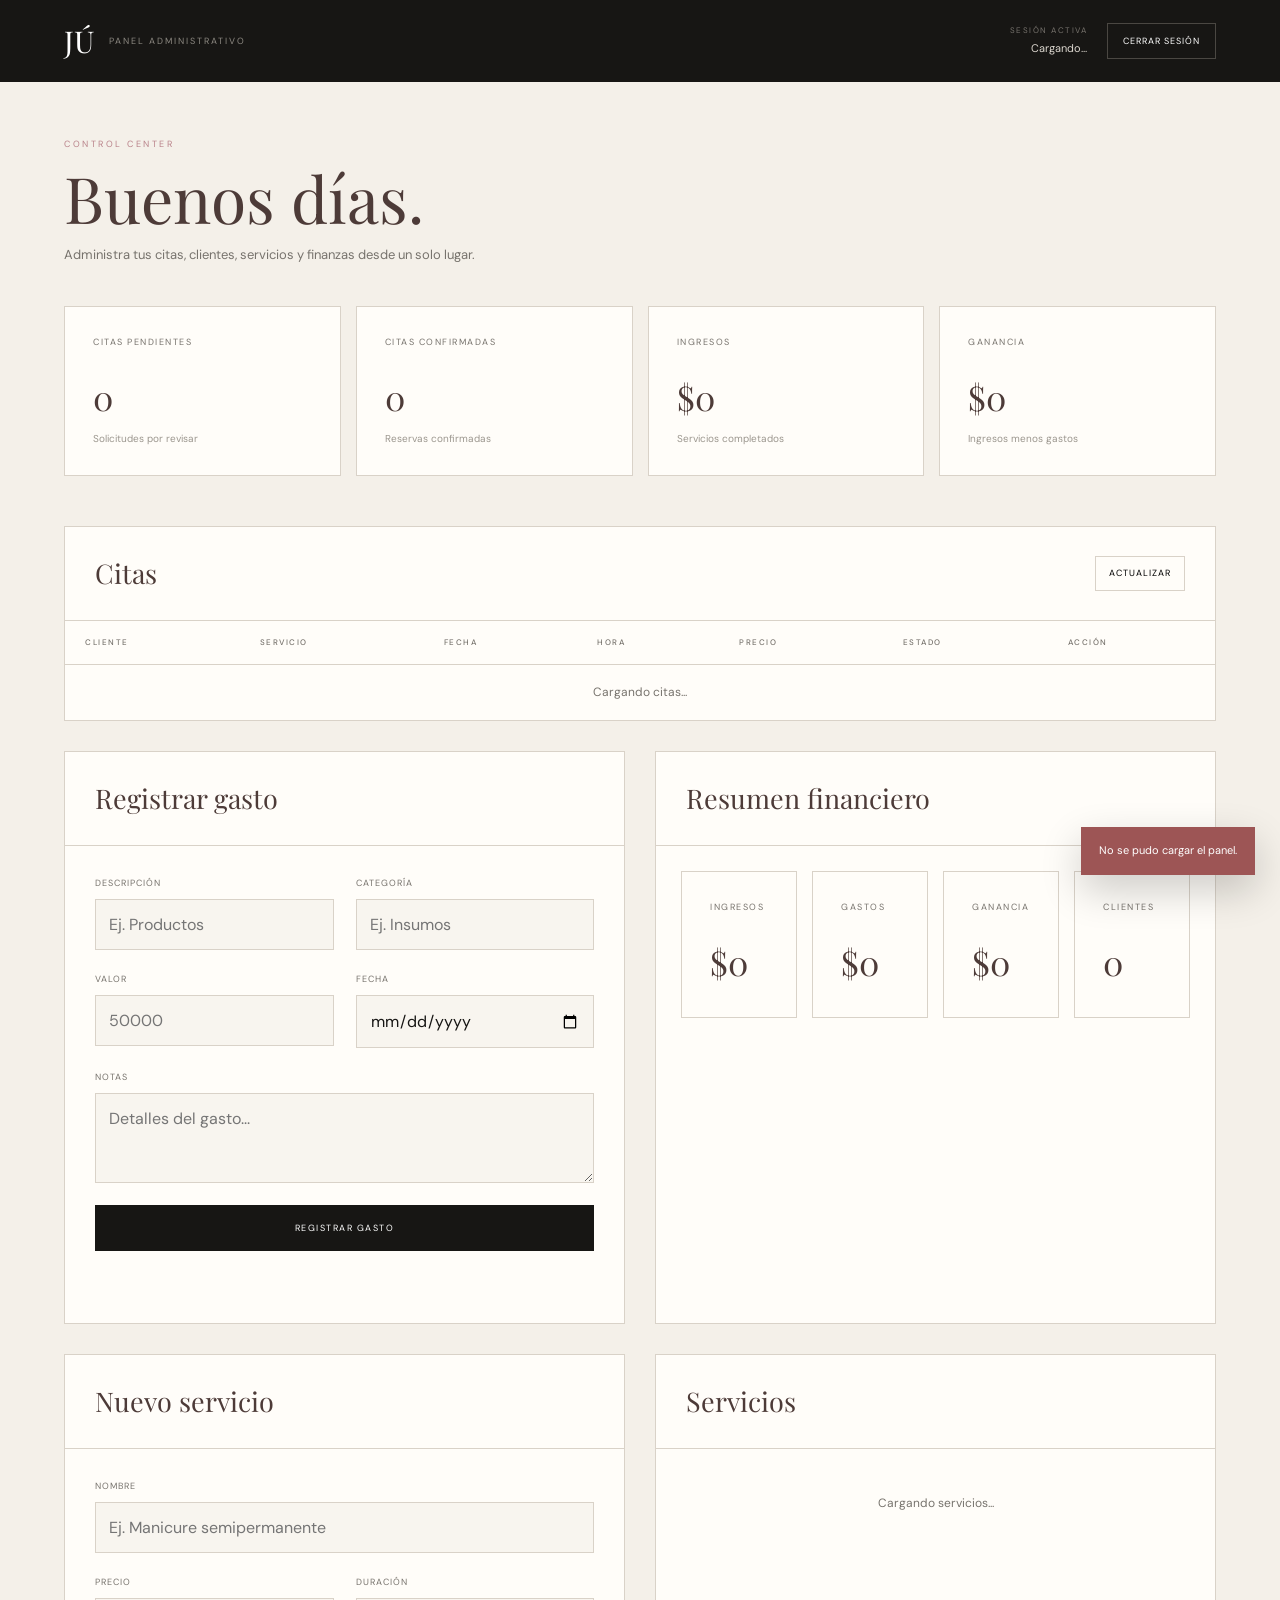
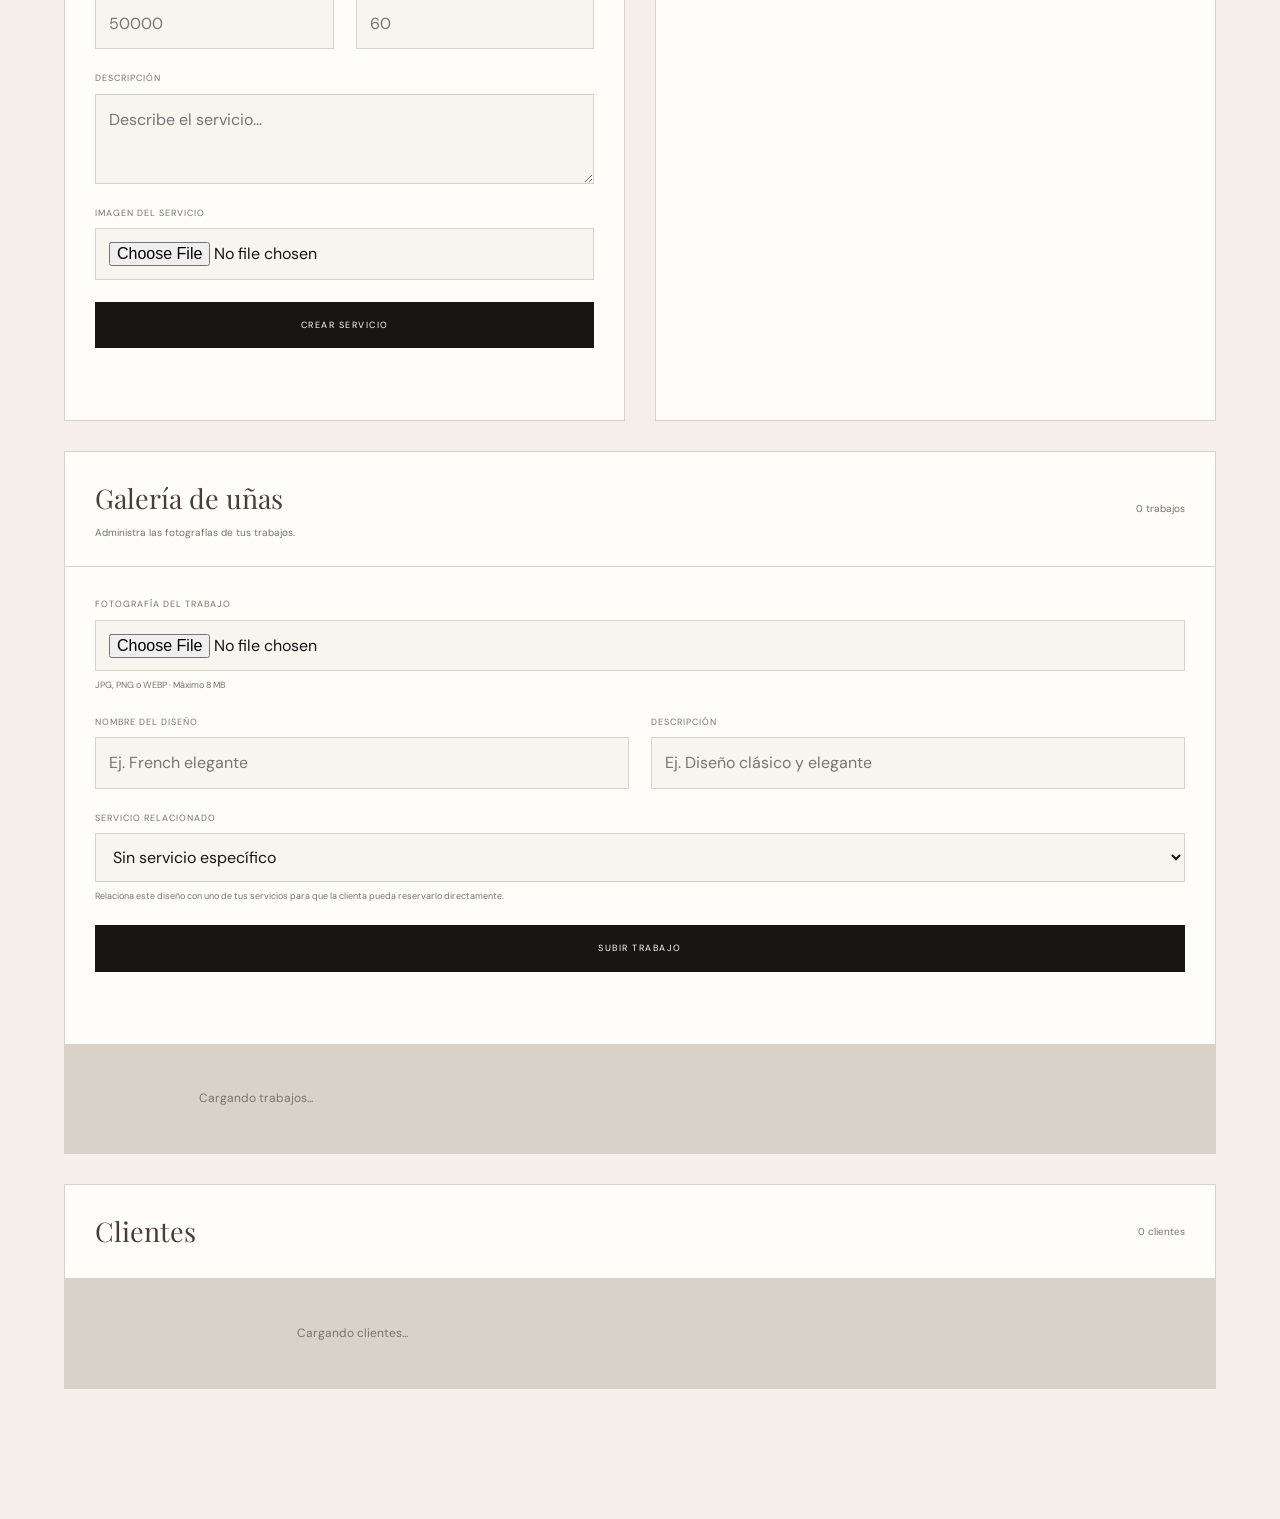
==== admin.html @ edeeb99f "primera version" ====
<!DOCTYPE html>
<html lang="es">
<head>

    <meta charset="UTF-8">

    <meta
        name="viewport"
        content="width=device-width, initial-scale=1.0"
    >

    <title>Panel administrativo | JÚ MORALES</title>

    <link
        href="https://fonts.googleapis.com/css2?family=DM+Sans:wght@400;500;600&family=Playfair+Display:ital,wght@0,400;0,500;0,600;1,400&display=swap"
        rel="stylesheet"
    >

    <link
        rel="stylesheet"
        href="styles.css"
    >

    <style>

        body {
            min-height: 100vh;
            background: #f4f0e9;
        }

        /* =========================
           ADMIN HEADER
        ========================= */

        .admin-header {
            height: 82px;
            padding: 0 5vw;
            display: flex;
            align-items: center;
            justify-content: space-between;
            background: #171614;
            color: white;
            position: sticky;
            top: 0;
            z-index: 100;
        }

        .admin-brand {
            display: flex;
            align-items: center;
            gap: 15px;
        }

        .admin-brand strong {
            font-family: var(--serif);
            font-size: 30px;
            font-weight: 400;
        }

        .admin-brand span {
            color: #8d8982;
            font-size: 9px;
            letter-spacing: 2px;
            text-transform: uppercase;
        }

        .admin-actions {
            display: flex;
            align-items: center;
            gap: 20px;
        }

        .admin-user {
            text-align: right;
        }

        .admin-user small {
            display: block;
            color: #77736d;
            font-size: 8px;
            letter-spacing: 1.5px;
            text-transform: uppercase;
        }

        .admin-user span {
            display: block;
            color: #ddd8d0;
            font-size: 11px;
            margin-top: 3px;
        }

        .logout-button {
            padding: 10px 15px;
            border: 1px solid #4a4742;
            background: transparent;
            color: white;
            font-size: 9px;
            letter-spacing: 1px;
            text-transform: uppercase;
            cursor: pointer;
            transition: 0.3s;
        }

        .logout-button:hover {
            background: white;
            color: #171614;
        }


        /* =========================
           ADMIN CONTAINER
        ========================= */

        .admin-container {
            width: min(1400px, 90%);
            margin: 0 auto;
            padding: 55px 0 100px;
        }

        .admin-heading {
            margin-bottom: 40px;
        }

        .admin-heading .section-label {
            margin-bottom: 15px;
        }

        .admin-heading h1 {
            font-family: var(--serif);
            font-size: clamp(42px, 5vw, 65px);
            font-weight: 400;
            line-height: 1;
            margin-bottom: 15px;
        }

        .admin-heading p {
            color: #77736d;
            font-size: 13px;
        }


        /* =========================
           KPI
        ========================= */

        .kpi-grid {
            display: grid;
            grid-template-columns: repeat(4, 1fr);
            gap: 15px;
            margin-bottom: 50px;
        }

        .kpi-card {
            background: #fffdf9;
            border: 1px solid #d9d2c8;
            padding: 28px;
        }

        .kpi-card span {
            display: block;
            color: #77736d;
            font-size: 9px;
            letter-spacing: 1.5px;
            text-transform: uppercase;
            margin-bottom: 20px;
        }

        .kpi-card strong {
            display: block;
            font-family: var(--serif);
            font-size: 34px;
            font-weight: 400;
        }

        .kpi-card small {
            display: block;
            color: #9b968e;
            font-size: 10px;
            margin-top: 7px;
        }


        /* =========================
           SECTION
        ========================= */

        .admin-section {
            background: #fffdf9;
            border: 1px solid #d9d2c8;
            margin-bottom: 30px;
            overflow: hidden;
        }

        .admin-section-header {
            padding: 25px 30px;
            display: flex;
            justify-content: space-between;
            align-items: center;
            border-bottom: 1px solid #d9d2c8;
        }

        .admin-section-header h2 {
            font-family: var(--serif);
            font-size: 27px;
            font-weight: 400;
        }

        .refresh-button {
            border: 1px solid #d9d2c8;
            background: transparent;
            padding: 9px 13px;
            font-size: 9px;
            letter-spacing: 1px;
            text-transform: uppercase;
            cursor: pointer;
        }

        .refresh-button:hover {
            background: #171614;
            color: white;
        }


        /* =========================
           TABLE
        ========================= */

        .table-wrapper {
            width: 100%;
            overflow-x: auto;
        }

        .admin-table {
            width: 100%;
            border-collapse: collapse;
            min-width: 850px;
        }

        .admin-table th {
            padding: 15px 20px;
            text-align: left;
            color: #77736d;
            font-size: 8px;
            letter-spacing: 1.5px;
            text-transform: uppercase;
            font-weight: 500;
            border-bottom: 1px solid #d9d2c8;
        }

        .admin-table td {
            padding: 18px 20px;
            border-bottom: 1px solid #eee9e1;
            font-size: 12px;
            vertical-align: middle;
        }

        .admin-table tr:last-child td {
            border-bottom: 0;
        }

        .admin-table tr:hover td {
            background: #faf7f2;
        }


        /* =========================
           STATUS
        ========================= */

        .status {
            display: inline-flex;
            padding: 6px 9px;
            font-size: 8px;
            letter-spacing: 0.7px;
            text-transform: uppercase;
            border: 1px solid #d9d2c8;
        }

        .status-pending {
            background: #f4ead2;
            color: #8a6d2f;
        }

        .status-confirmed {
            background: #e3ebdd;
            color: #506844;
        }

        .status-completed {
            background: #dedde8;
            color: #56536d;
        }

        .status-cancelled {
            background: #f0dede;
            color: #8d5656;
        }

        .status-no_show {
            background: #e8e4df;
            color: #6c6760;
        }


        /* =========================
           ACTIONS
        ========================= */

        .table-actions {
            display: flex;
            align-items: center;
            gap: 7px;
        }

        .small-button {
            padding: 7px 9px;
            border: 1px solid #d9d2c8;
            background: transparent;
            font-size: 8px;
            text-transform: uppercase;
            cursor: pointer;
        }

        .small-button:hover {
            background: #171614;
            color: white;
        }

        .small-button.danger:hover {
            background: #9d5555;
            border-color: #9d5555;
        }


        /* =========================
           FORMS
        ========================= */

        .admin-form {
            padding: 30px;
            display: grid;
            grid-template-columns: repeat(2, 1fr);
            gap: 22px;
        }

        .admin-form-group {
            display: flex;
            flex-direction: column;
        }

        .admin-form-group.full {
            grid-column: 1 / -1;
        }

        .admin-form-group label {
            color: #77736d;
            font-size: 9px;
            letter-spacing: 1px;
            text-transform: uppercase;
            margin-bottom: 8px;
        }

        .admin-form-group input,
        .admin-form-group select,
        .admin-form-group textarea {
            width: 100%;
            padding: 12px 13px;
            border: 1px solid #d9d2c8;
            background: #f8f5ef;
            color: #171614;
            outline: none;
            border-radius: 0;
        }

        .admin-form-group input:focus,
        .admin-form-group select:focus,
        .admin-form-group textarea:focus {
            border-color: #171614;
        }

        .admin-form-group textarea {
            min-height: 90px;
            resize: vertical;
        }

        .form-submit {
            grid-column: 1 / -1;
            padding: 15px;
            border: 1px solid #171614;
            background: #171614;
            color: white;
            font-size: 9px;
            letter-spacing: 1.5px;
            text-transform: uppercase;
            cursor: pointer;
            transition: 0.3s;
        }

        .form-submit:hover {
            background: transparent;
            color: #171614;
        }

        .form-submit:disabled {
            opacity: 0.5;
            cursor: not-allowed;
        }

        .admin-message {
            grid-column: 1 / -1;
            min-height: 20px;
            font-size: 11px;
            text-align: center;
        }


        /* =========================
           TWO COLUMNS
        ========================= */

        .admin-two-columns {
            display: grid;
            grid-template-columns: 1fr 1fr;
            gap: 30px;
        }

        .admin-two-columns .admin-section {
            margin-bottom: 0;
        }


        /* =========================
           SERVICES LIST
        ========================= */

        .service-admin-list {
            padding: 0;
        }

        .service-admin-item {
            display: flex;
            justify-content: space-between;
            align-items: center;
            gap: 20px;
            padding: 18px 25px;
            border-bottom: 1px solid #eee9e1;
        }

        .service-admin-item:last-child {
            border-bottom: 0;
        }

        .service-admin-info h3 {
            font-family: var(--serif);
            font-size: 19px;
            font-weight: 400;
        }

        .service-admin-info p {
            color: #77736d;
            font-size: 10px;
            margin-top: 3px;
        }

        .service-admin-price {
            text-align: right;
        }

        .service-admin-price strong {
            display: block;
            font-size: 12px;
        }

        .service-admin-price small {
            color: #77736d;
            font-size: 9px;
        }


        /* =========================
           CLIENTS
        ========================= */

        .clients-grid {
            display: grid;
            grid-template-columns: repeat(2, 1fr);
            gap: 1px;
            background: #d9d2c8;
        }

        .client-card {
            background: #fffdf9;
            padding: 22px;
        }

        .client-card h3 {
            font-family: var(--serif);
            font-size: 21px;
            font-weight: 400;
        }

        .client-card p {
            color: #77736d;
            font-size: 10px;
            margin-top: 4px;
        }

        .client-meta {
            margin-top: 15px;
            padding-top: 12px;
            border-top: 1px solid #eee9e1;
            color: #77736d;
            font-size: 9px;
        }


        /* =========================
           EMPTY
        ========================= */

        .empty-state {
            padding: 45px 25px;
            text-align: center;
            color: #77736d;
            font-size: 12px;
        }


        /* =========================
           TOAST
        ========================= */

        .admin-toast {
            position: fixed;
            right: 25px;
            bottom: 25px;
            max-width: 350px;
            padding: 15px 18px;
            background: #171614;
            color: white;
            font-size: 11px;
            box-shadow:
                0 15px 40px rgba(0, 0, 0, 0.2);
            transform: translateY(130px);
            opacity: 0;
            transition: 0.3s ease;
            z-index: 999;
        }

        .admin-toast.show {
            transform: translateY(0);
            opacity: 1;
        }


        /* =========================
           RESPONSIVE
        ========================= */

        @media (max-width: 1000px) {

            .kpi-grid {
                grid-template-columns: repeat(2, 1fr);
            }

            .admin-two-columns {
                grid-template-columns: 1fr;
            }

        }


        @media (max-width: 700px) {

            .admin-header {
                padding: 0 20px;
            }

            .admin-user {
                display: none;
            }

            .admin-container {
                width: calc(100% - 30px);
                padding-top: 35px;
            }

            .kpi-grid {
                grid-template-columns: 1fr;
            }

            .admin-form {
                grid-template-columns: 1fr;
                padding: 22px;
            }

            .admin-form-group.full {
                grid-column: auto;
            }

            .form-submit {
                grid-column: auto;
            }

            .clients-grid {
                grid-template-columns: 1fr;
            }

            .admin-section-header {
                padding: 20px;
            }

            .admin-section-header h2 {
                font-size: 23px;
            }

        }

    </style>

</head>


<body>

    <!-- =====================================
         HEADER
    ====================================== -->

    <header class="admin-header">

        <div class="admin-brand">

            <strong>JÚ</strong>

            <span>
                Panel administrativo
            </span>

        </div>


        <div class="admin-actions">

            <div class="admin-user">

                <small>
                    Sesión activa
                </small>

                <span id="ownerEmail">
                    Cargando...
                </span>

            </div>


            <button
                type="button"
                id="logoutButton"
                class="logout-button"
            >
                Cerrar sesión
            </button>

        </div>

    </header>


    <!-- =====================================
         CONTENIDO
    ====================================== -->

    <main class="admin-container">


        <!-- =================================
             TÍTULO
        ================================== -->

        <section class="admin-heading">

            <div class="section-label">
                CONTROL CENTER
            </div>

            <h1>
                Buenos días.
            </h1>

            <p>
                Administra tus citas, clientes,
                servicios y finanzas desde un solo lugar.
            </p>

        </section>


        <!-- =================================
             KPIs
        ================================== -->

        <section class="kpi-grid">


            <article class="kpi-card">

                <span>
                    Citas pendientes
                </span>

                <strong id="kpiPending">
                    0
                </strong>

                <small>
                    Solicitudes por revisar
                </small>

            </article>


            <article class="kpi-card">

                <span>
                    Citas confirmadas
                </span>

                <strong id="kpiConfirmed">
                    0
                </strong>

                <small>
                    Reservas confirmadas
                </small>

            </article>


            <article class="kpi-card">

                <span>
                    Ingresos
                </span>

                <strong id="kpiIncome">
                    $0
                </strong>

                <small>
                    Servicios completados
                </small>

            </article>


            <article class="kpi-card">

                <span>
                    Ganancia
                </span>

                <strong id="kpiProfit">
                    $0
                </strong>

                <small>
                    Ingresos menos gastos
                </small>

            </article>

        </section>


        <!-- =================================
             CITAS
        ================================== -->

        <section class="admin-section">

            <div class="admin-section-header">

                <h2>
                    Citas
                </h2>

                <button
                    type="button"
                    id="refreshAppointments"
                    class="refresh-button"
                >
                    Actualizar
                </button>

            </div>


            <div class="table-wrapper">

                <table class="admin-table">

                    <thead>

                        <tr>

                            <th>Cliente</th>

                            <th>Servicio</th>

                            <th>Fecha</th>

                            <th>Hora</th>

                            <th>Precio</th>

                            <th>Estado</th>

                            <th>Acción</th>

                        </tr>

                    </thead>


                    <tbody id="appointmentsBody">

                        <tr>

                            <td
                                colspan="7"
                                class="empty-state"
                            >
                                Cargando citas...
                            </td>

                        </tr>

                    </tbody>

                </table>

            </div>

        </section>


        <!-- =================================
             FINANZAS + NUEVO GASTO
        ================================== -->

        <div class="admin-two-columns">


            <section class="admin-section">

                <div class="admin-section-header">

                    <h2>
                        Registrar gasto
                    </h2>

                </div>


                <form
                    id="expenseForm"
                    class="admin-form"
                >

                    <div class="admin-form-group">

                        <label for="expenseDescription">
                            Descripción
                        </label>

                        <input
                            type="text"
                            id="expenseDescription"
                            placeholder="Ej. Productos"
                            required
                        >

                    </div>


                    <div class="admin-form-group">

                        <label for="expenseCategory">
                            Categoría
                        </label>

                        <input
                            type="text"
                            id="expenseCategory"
                            placeholder="Ej. Insumos"
                        >

                    </div>


                    <div class="admin-form-group">

                        <label for="expenseAmount">
                            Valor
                        </label>

                        <input
                            type="number"
                            id="expenseAmount"
                            min="0"
                            step="100"
                            placeholder="50000"
                            required
                        >

                    </div>


                    <div class="admin-form-group">

                        <label for="expenseDate">
                            Fecha
                        </label>

                        <input
                            type="date"
                            id="expenseDate"
                            required
                        >

                    </div>


                    <div class="admin-form-group full">

                        <label for="expenseNotes">
                            Notas
                        </label>

                        <textarea
                            id="expenseNotes"
                            placeholder="Detalles del gasto..."
                        ></textarea>

                    </div>


                    <button
                        type="submit"
                        id="expenseSubmit"
                        class="form-submit"
                    >
                        Registrar gasto
                    </button>


                    <p
                        id="expenseMessage"
                        class="admin-message"
                    ></p>

                </form>

            </section>


            <section class="admin-section">

                <div class="admin-section-header">

                    <h2>
                        Resumen financiero
                    </h2>

                </div>


                <div
                    class="kpi-grid"
                    style="margin: 0; padding: 25px;"
                >

                    <article class="kpi-card">

                        <span>
                            Ingresos
                        </span>

                        <strong id="financeIncome">
                            $0
                        </strong>

                    </article>


                    <article class="kpi-card">

                        <span>
                            Gastos
                        </span>

                        <strong id="financeExpenses">
                            $0
                        </strong>

                    </article>


                    <article class="kpi-card">

                        <span>
                            Ganancia
                        </span>

                        <strong id="financeProfit">
                            $0
                        </strong>

                    </article>


                    <article class="kpi-card">

                        <span>
                            Clientes
                        </span>

                        <strong id="financeClients">
                            0
                        </strong>

                    </article>

                </div>

            </section>

        </div>


        <!-- =================================
             SERVICIOS
        ================================== -->

        <div
            class="admin-two-columns"
            style="margin-top: 30px;"
        >


            <section class="admin-section">

                <div class="admin-section-header">

                    <h2>
                        Nuevo servicio
                    </h2>

                </div>


                <form
                    id="serviceForm"
                    class="admin-form"
                >

                    <div class="admin-form-group full">

                        <label for="serviceName">
                            Nombre
                        </label>

                        <input
                            type="text"
                            id="serviceName"
                            placeholder="Ej. Manicure semipermanente"
                            required
                        >

                    </div>


                    <div class="admin-form-group">

                        <label for="servicePrice">
                            Precio
                        </label>

                        <input
                            type="number"
                            id="servicePrice"
                            min="0"
                            step="100"
                            placeholder="50000"
                            required
                        >

                    </div>


                    <div class="admin-form-group">

                        <label for="serviceDuration">
                            Duración
                        </label>

                        <input
                            type="number"
                            id="serviceDuration"
                            min="1"
                            placeholder="60"
                            required
                        >

                    </div>


                    <div class="admin-form-group full">

                        <label for="serviceDescription">
                            Descripción
                        </label>

                        <textarea
                            id="serviceDescription"
                            placeholder="Describe el servicio..."
                        ></textarea>

                    </div>


                    <!-- IMAGEN DEL SERVICIO -->

                    <div class="admin-form-group full">

                        <label for="serviceImage">
                            Imagen del servicio
                        </label>

                        <input
                            type="file"
                            id="serviceImage"
                            accept="image/jpeg,image/png,image/webp"
                        >

                        <div
                            id="serviceImagePreview"
                            class="image-preview"
                            style="display: none;"
                        >

                            <img
                                id="serviceImagePreviewImg"
                                src=""
                                alt="Vista previa del servicio"
                            >

                        </div>

                    </div>


                    <button
                        type="submit"
                        id="serviceSubmit"
                        class="form-submit"
                    >
                        Crear servicio
                    </button>


                    <p
                        id="serviceMessage"
                        class="admin-message"
                    ></p>

                </form>

            </section>


            <section class="admin-section">

                <div class="admin-section-header">

                    <h2>
                        Servicios
                    </h2>

                </div>


                <div
                    id="servicesAdminList"
                    class="service-admin-list"
                >

                    <div class="empty-state">
                        Cargando servicios...
                    </div>

                </div>

            </section>

        </div>


        <!-- =================================
             GALERÍA DE UÑAS
        ================================== -->

        <section
            class="admin-section"
            style="margin-top: 30px;"
        >

            <div class="admin-section-header">

                <div>

                    <h2>
                        Galería de uñas
                    </h2>

                    <p
                        style="
                            color:#77736d;
                            font-size:10px;
                            margin-top:5px;
                        "
                    >
                        Administra las fotografías de tus trabajos.
                    </p>

                </div>

                <span
                    id="galleryCount"
                    style="
                        color:#77736d;
                        font-size:10px;
                    "
                >
                    0 trabajos
                </span>

            </div>


            <!-- FORMULARIO PARA SUBIR FOTO -->

            <form
                id="galleryForm"
                class="admin-form"
            >

                <!-- FOTOGRAFÍA -->

                <div class="admin-form-group full">

                    <label for="galleryImage">
                        Fotografía del trabajo
                    </label>

                    <input
                        type="file"
                        id="galleryImage"
                        accept="image/jpeg,image/png,image/webp"
                        required
                    >

                    <small
                        style="
                            color:#77736d;
                            font-size:9px;
                            margin-top:7px;
                        "
                    >
                        JPG, PNG o WEBP · Máximo 8 MB
                    </small>

                </div>


                <!-- PREVISUALIZACIÓN -->

                <div
                    id="galleryPreview"
                    style="
                        grid-column:1 / -1;
                        display:none;
                    "
                >

                    <img
                        id="galleryPreviewImage"
                        src=""
                        alt="Vista previa"
                        style="
                            width:180px;
                            height:180px;
                            object-fit:cover;
                            display:block;
                            border:1px solid #d9d2c8;
                        "
                    >

                </div>


                <!-- NOMBRE -->

                <div class="admin-form-group">

                    <label for="galleryTitle">
                        Nombre del diseño
                    </label>

                    <input
                        type="text"
                        id="galleryTitle"
                        placeholder="Ej. French elegante"
                        maxlength="100"
                        required
                    >

                </div>


                <!-- DESCRIPCIÓN -->

                <div class="admin-form-group">

                    <label for="galleryDescription">
                        Descripción
                    </label>

                    <input
                        type="text"
                        id="galleryDescription"
                        placeholder="Ej. Diseño clásico y elegante"
                        maxlength="300"
                    >

                </div>


                <!-- =================================
                     SERVICIO RELACIONADO
                ================================== -->

                <div class="admin-form-group full">

                    <label for="galleryService">
                        Servicio relacionado
                    </label>

                    <select id="galleryService">

                        <option value="">
                            Sin servicio específico
                        </option>

                    </select>

                    <small
                        style="
                            color:#77736d;
                            font-size:9px;
                            margin-top:7px;
                        "
                    >
                        Relaciona este diseño con uno de tus
                        servicios para que la clienta pueda
                        reservarlo directamente.
                    </small>

                </div>


                <!-- BOTÓN -->

                <button
                    type="submit"
                    id="gallerySubmit"
                    class="form-submit"
                >
                    Subir trabajo
                </button>


                <!-- MENSAJE -->

                <p
                    id="galleryMessage"
                    class="admin-message"
                ></p>

            </form>


            <!-- FOTOS SUBIDAS -->

            <div
                id="galleryAdminGrid"
                style="
                    display:grid;
                    grid-template-columns:repeat(3, 1fr);
                    gap:1px;
                    background:#d9d2c8;
                "
            >

                <div class="empty-state">
                    Cargando trabajos...
                </div>

            </div>

        </section>


        <!-- =================================
             CLIENTES
        ================================== -->

        <section
            class="admin-section"
            style="margin-top: 30px;"
        >

            <div class="admin-section-header">

                <h2>
                    Clientes
                </h2>

                <span
                    id="clientCount"
                    style="
                        color:#77736d;
                        font-size:10px;
                    "
                >
                    0 clientes
                </span>

            </div>


            <div
                id="clientsGrid"
                class="clients-grid"
            >

                <div class="empty-state">
                    Cargando clientes...
                </div>

            </div>

        </section>


    </main>


    <!-- =====================================
         TOAST
    ====================================== -->

    <div
        id="adminToast"
        class="admin-toast"
    ></div>


    <!-- =====================================
         SCRIPTS
    ====================================== -->

    <script src="https://cdn.jsdelivr.net/npm/@supabase/supabase-js@2"></script>
<script src="supabase.js"></script>

<script src="admin.js"></script>


</body>
</html>
---- styles.css ----
@import url('https://fonts.googleapis.com/css2?family=DM+Sans:wght@400;500;600&family=Playfair+Display:ital,wght@0,400;0,500;0,600;1,400;1,500&display=swap');


/* =========================================================
   JÚ MORALES — PALETA ROSA / BEIGE / BLANCO
========================================================= */

:root {
    --pink: #d9a7ae;
    --pink-light: #f1dfe1;
    --pink-soft: #f7eaeb;
    --pink-dark: #b9828a;

    --beige: #eee2d2;
    --beige-light: #f7f1e8;
    --cream: #fbf7f1;

    --white: #fffdfb;

    --brown: #4d3b38;
    --brown-light: #806b65;

    --gold: #b99a6b;

    --line: #e6d8d2;

    --serif: "Playfair Display", Georgia, serif;
    --sans: "DM Sans", Arial, sans-serif;

    --container: 1240px;

    --shadow-soft:
        0 15px 40px rgba(91, 63, 60, 0.08);

    --shadow-card:
        0 10px 30px rgba(91, 63, 60, 0.10);
}


* {
    margin: 0;
    padding: 0;
    box-sizing: border-box;
}


html {
    scroll-behavior: smooth;
}


body {
    background: var(--cream);
    color: var(--brown);

    font-family: var(--sans);

    line-height: 1.6;

    overflow-x: hidden;
}


a {
    color: inherit;
    text-decoration: none;
}


button,
input,
select,
textarea {
    font: inherit;
}


button {
    cursor: pointer;
}


img {
    max-width: 100%;
    display: block;
}


/* =========================================================
   HEADER
========================================================= */

.header {
    width: 100%;
    height: 88px;

    display: flex;
    align-items: center;
    justify-content: space-between;

    padding: 0 5vw;

    background: rgba(255, 253, 251, 0.94);

    border-bottom: 1px solid var(--line);

    backdrop-filter: blur(18px);

    position: sticky;
    top: 0;

    z-index: 100;

    box-shadow: 0 5px 25px rgba(80, 55, 50, 0.04);
}


.logo {
    display: flex;
    align-items: center;

    gap: 12px;
}


.logo span {
    font-family: var(--serif);

    font-size: 30px;

    font-weight: 500;

    letter-spacing: -1px;

    color: var(--brown);
}


.logo small {
    font-size: 9px;

    letter-spacing: 3px;

    color: var(--brown-light);
}


.nav {
    display: flex;
    align-items: center;

    gap: 38px;
}


.nav a {
    font-size: 11px;

    letter-spacing: 1.5px;

    text-transform: uppercase;

    color: var(--brown);

    position: relative;

    transition: 0.3s ease;
}


.nav a:hover {
    color: var(--pink-dark);
}


.nav a::after {
    content: "";

    position: absolute;

    bottom: -8px;
    left: 0;

    width: 0;
    height: 1px;

    background: var(--pink-dark);

    transition: width 0.3s ease;
}


.nav a:hover::after {
    width: 100%;
}


.header-button {
    border: 1px solid var(--pink-dark);

    padding: 12px 21px;

    background: var(--pink);

    color: white;

    font-size: 10px;

    letter-spacing: 1.5px;

    text-transform: uppercase;

    border-radius: 30px;

    transition: 0.3s ease;

    box-shadow: 0 5px 15px rgba(185, 130, 138, 0.18);
}


.header-button:hover {
    background: var(--pink-dark);

    transform: translateY(-2px);

    box-shadow: 0 8px 20px rgba(185, 130, 138, 0.25);
}


/* =========================================================
   HERO
========================================================= */

.hero {
    min-height: calc(100vh - 88px);

    display: grid;

    grid-template-columns: 0.95fr 1.05fr;

    border-bottom: 1px solid var(--line);

    background:
        radial-gradient(
            circle at 10% 20%,
            rgba(241, 223, 225, 0.8),
            transparent 35%
        ),
        var(--cream);
}


.hero-content {
    display: flex;

    flex-direction: column;

    justify-content: center;

    padding: 80px 7vw;

    position: relative;

    z-index: 2;
}


.eyebrow {
    font-size: 10px;

    letter-spacing: 3px;

    text-transform: uppercase;

    color: var(--pink-dark);

    margin-bottom: 25px;
}


.hero h1 {
    font-family: var(--serif);

    font-size: clamp(55px, 7vw, 100px);

    font-weight: 400;

    line-height: 0.98;

    letter-spacing: -4px;

    max-width: 650px;

    color: var(--brown);
}


.hero h1 em {
    display: block;

    color: var(--pink-dark);

    font-weight: 400;
}


.hero-description {
    max-width: 450px;

    color: var(--brown-light);

    font-size: 15px;

    margin-top: 32px;
}


.hero-actions {
    display: flex;

    align-items: center;

    gap: 15px;

    margin-top: 40px;
}


.button-primary {
    display: inline-flex;

    align-items: center;

    justify-content: center;

    background: var(--pink);

    color: white;

    padding: 16px 28px;

    font-size: 10px;

    letter-spacing: 1.5px;

    text-transform: uppercase;

    border: 1px solid var(--pink);

    border-radius: 30px;

    transition: 0.3s ease;

    box-shadow: 0 8px 20px rgba(185, 130, 138, 0.18);
}


.button-primary:hover {
    background: var(--pink-dark);

    border-color: var(--pink-dark);

    transform: translateY(-3px);

    box-shadow: 0 12px 25px rgba(185, 130, 138, 0.25);
}


.button-secondary {
    display: inline-flex;

    align-items: center;

    justify-content: center;

    padding: 16px 28px;

    border: 1px solid var(--line);

    background: var(--white);

    color: var(--brown);

    font-size: 10px;

    letter-spacing: 1.5px;

    text-transform: uppercase;

    border-radius: 30px;

    transition: 0.3s ease;
}


.button-secondary:hover {
    border-color: var(--pink);

    color: var(--pink-dark);

    transform: translateY(-2px);
}


.hero-image {
    min-height: 700px;
    position: relative;

    background:
        linear-gradient(
            rgba(217, 167, 174, 0.06),
            rgba(185, 130, 138, 0.10)
        ),
        url("https://images.unsplash.com/photo-1632345031435-8727f6897d53?auto=format&fit=crop&w=1800&q=90")
        center / cover;

    border-bottom-left-radius: 80px;
}


.hero-image-overlay {
    position: absolute;

    inset: 0;

    background:
        linear-gradient(
            135deg,
            rgba(255,255,255,0.05),
            rgba(185,130,138,0.15)
        );
}


.hero-badge {
    position: absolute;

    right: 40px;

    bottom: 40px;

    width: 135px;

    height: 135px;

    border-radius: 50%;

    background: rgba(255, 253, 251, 0.92);

    border: 1px solid rgba(185, 130, 138, 0.25);

    display: flex;

    flex-direction: column;

    align-items: center;

    justify-content: center;

    text-align: center;

    box-shadow: var(--shadow-soft);
}


.hero-badge span {
    font-family: var(--serif);

    font-size: 32px;

    color: var(--pink-dark);
}


.hero-badge small {
    font-size: 7px;

    letter-spacing: 2px;

    color: var(--brown-light);
}


/* =========================================================
   SECTIONS
========================================================= */

section {
    width: 100%;
}


.section-label {
    font-size: 9px;

    letter-spacing: 2.5px;

    color: var(--pink-dark);

    text-transform: uppercase;
}


/* =========================================================
   INTRO
========================================================= */

.intro {
    max-width: var(--container);

    margin: auto;

    padding: 130px 40px;
}


.intro-content {
    display: grid;

    grid-template-columns: 1.1fr 0.9fr;

    gap: 100px;

    margin-top: 55px;
}


.intro h2 {
    font-family: var(--serif);

    font-size: clamp(45px, 5vw, 70px);

    font-weight: 400;

    line-height: 1.05;

    letter-spacing: -2px;

    color: var(--brown);
}


.intro h2 em {
    color: var(--pink-dark);

    font-weight: 400;
}


.intro-content > div {
    padding-top: 10px;
}


.intro-content p {
    color: var(--brown-light);

    font-size: 15px;

    max-width: 500px;

    margin-bottom: 25px;
}


/* =========================================================
   SERVICES
========================================================= */

.services-section {
    border-top: 1px solid var(--line);

    border-bottom: 1px solid var(--line);

    padding: 120px 5vw;

    background:
        linear-gradient(
            180deg,
            var(--beige-light),
            var(--cream)
        );
}


.section-heading {
    max-width: var(--container);

    margin: auto;

    display: grid;

    grid-template-columns: 0.4fr 1fr;

    gap: 60px;
}


.section-heading h2 {
    font-family: var(--serif);

    font-size: clamp(45px, 5vw, 70px);

    font-weight: 400;

    line-height: 1;

    margin-bottom: 20px;

    color: var(--brown);
}


.section-heading p {
    color: var(--brown-light);
}


/* =========================================================
   SERVICES — HORIZONTAL SCROLL
========================================================= */

.services-grid {
    max-width: var(--container);

    margin: 70px auto 0;

    display: flex;

    overflow-x: auto;

    gap: 18px;

    background: transparent;

    border: 0;

    scroll-snap-type: x mandatory;

    scrollbar-width: none;

    padding: 8px 4px 18px;

    overscroll-behavior-x: contain;
}


.services-grid::-webkit-scrollbar {
    display: none;
}


.service-card {
    flex: 0 0 calc(33.333% - 12px);

    background: var(--white);

    padding: 40px 32px;

    min-height: 260px;

    display: flex;

    flex-direction: column;

    justify-content: space-between;

    scroll-snap-align: start;

    border: 1px solid var(--line);

    border-radius: 20px;

    box-shadow: var(--shadow-card);

    transition:
        transform 0.35s ease,
        box-shadow 0.35s ease,
        border-color 0.35s ease;
}


.service-card:hover {
    transform: translateY(-7px);

    border-color: var(--pink);

    box-shadow:
        0 20px 40px rgba(91, 63, 60, 0.13);
}


.service-number {
    width: 35px;

    height: 35px;

    border-radius: 50%;

    display: flex;

    align-items: center;

    justify-content: center;

    background: var(--pink-soft);

    color: var(--pink-dark);

    font-size: 10px;
}


.service-card h3 {
    font-family: var(--serif);

    font-size: 28px;

    font-weight: 400;

    margin: 30px 0 10px;

    color: var(--brown);
}


.service-card p {
    color: var(--brown-light);

    font-size: 13px;

    min-height: 42px;
}


.service-bottom {
    display: flex;

    justify-content: space-between;

    align-items: center;

    margin-top: 25px;

    padding-top: 15px;

    border-top: 1px solid var(--line);
}


.service-price {
    font-size: 13px;

    font-weight: 600;

    color: var(--pink-dark);
}


.service-duration {
    font-size: 10px;

    color: var(--brown-light);
}


.loading-card {
    flex: 0 0 100%;

    padding: 50px;

    text-align: center;

    color: var(--brown-light);

    background: var(--white);

    border-radius: 20px;
}


/* =========================================================
   PORTFOLIO
========================================================= */

.portfolio-section {
    padding: 130px 5vw;

    background: var(--cream);
}


/* =========================================================
   GALLERY — HORIZONTAL SCROLL
========================================================= */

.gallery-grid {
    max-width: var(--container);

    margin: 70px auto 0;

    display: flex;

    overflow-x: auto;

    gap: 20px;

    scroll-snap-type: x mandatory;

    scrollbar-width: none;

    padding: 8px 4px 20px;

    overscroll-behavior-x: contain;
}


.gallery-grid::-webkit-scrollbar {
    display: none;
}


.gallery-item {
    position: relative;

    overflow: hidden;

    aspect-ratio: 0.82;

    background: var(--beige);

    flex: 0 0 calc(33.333% - 14px);

    scroll-snap-align: start;

    border-radius: 22px;

    box-shadow: var(--shadow-card);

    cursor: pointer;
}


.gallery-item:nth-child(2) {
    aspect-ratio: 0.82;
}


.gallery-item img {
    width: 100%;

    height: 100%;

    object-fit: cover;

    transition:
        transform 0.7s ease,
        filter 0.7s ease;
}


.gallery-item:hover img {
    transform: scale(1.05);

    filter: brightness(0.9);
}


.gallery-overlay {
    position: absolute;

    inset: auto 0 0 0;

    padding: 45px 25px 25px;

    background:
        linear-gradient(
            transparent,
            rgba(60, 38, 38, 0.75)
        );

    color: white;
}


.gallery-overlay h3 {
    font-family: var(--serif);

    font-size: 24px;

    font-weight: 400;
}


.gallery-overlay p {
    font-size: 11px;

    margin-top: 4px;

    opacity: 0.85;
}


/* =========================================================
   BOOKING
========================================================= */

.booking-section {
    background:
        linear-gradient(
            135deg,
            #493735,
            #5a4141
        );

    color: var(--white);

    padding: 130px 7vw;

    display: grid;

    grid-template-columns: 0.8fr 1.2fr;

    gap: 100px;
}


.booking-intro {
    position: sticky;

    top: 130px;

    align-self: start;
}


.booking-intro .section-label {
    color: var(--pink);
}


.booking-intro h2 {
    font-family: var(--serif);

    font-size: clamp(50px, 6vw, 80px);

    font-weight: 400;

    line-height: 1;

    letter-spacing: -2px;

    margin: 35px 0;

    color: white;
}


.booking-intro h2 em {
    color: var(--pink);

    font-weight: 400;
}


.booking-intro > p {
    color: #e8d9d6;

    max-width: 420px;
}


.booking-note {
    display: flex;

    gap: 15px;

    margin-top: 50px;

    padding-top: 25px;

    border-top: 1px solid rgba(255,255,255,0.15);
}


.booking-note span {
    color: var(--pink);
}


.booking-note p {
    color: #d7c8c4;

    font-size: 12px;

    max-width: 300px;
}


.booking-form-wrapper {
    max-width: 650px;

    width: 100%;

    margin-left: auto;
}


.booking-form {
    background: rgba(255, 253, 251, 0.07);

    padding: 45px;

    border: 1px solid rgba(255,255,255,0.16);

    border-radius: 24px;

    backdrop-filter: blur(10px);

    box-shadow:
        0 25px 60px rgba(0,0,0,0.15);
}


.form-title {
    display: flex;

    justify-content: space-between;

    align-items: flex-end;

    padding-bottom: 25px;

    margin-bottom: 30px;

    border-bottom: 1px solid rgba(255,255,255,0.15);
}


.form-title span {
    font-size: 11px;

    letter-spacing: 2px;
}


.form-title small {
    color: #c9b8b4;

    font-size: 9px;
}


.form-group {
    margin-bottom: 25px;
}


.form-group label {
    display: block;

    font-size: 10px;

    letter-spacing: 1.5px;

    text-transform: uppercase;

    color: #dbcac6;

    margin-bottom: 9px;
}


.form-group input,
.form-group select,
.form-group textarea {
    width: 100%;

    border: 0;

    border-bottom: 1px solid rgba(255,255,255,0.25);

    background: transparent;

    color: var(--white);

    padding: 12px 0;

    outline: none;

    border-radius: 0;
}


.form-group input::placeholder,
.form-group textarea::placeholder {
    color: #b09f9b;
}


.form-group input:focus,
.form-group select:focus,
.form-group textarea:focus {
    border-color: var(--pink);
}


.form-group select option {
    color: var(--brown);

    background: var(--white);
}


.form-group textarea {
    resize: vertical;

    min-height: 100px;
}


.form-row {
    display: grid;

    grid-template-columns: 1fr 1fr;

    gap: 30px;
}


.submit-button {
    width: 100%;

    padding: 18px;

    border: 1px solid var(--pink);

    background: var(--pink);

    color: white;

    font-size: 10px;

    letter-spacing: 2px;

    text-transform: uppercase;

    border-radius: 30px;

    transition: 0.3s ease;
}


.submit-button:hover {
    background: var(--pink-dark);

    border-color: var(--pink-dark);

    transform: translateY(-2px);
}


.submit-button:disabled {
    opacity: 0.5;

    cursor: not-allowed;
}


.booking-message {
    text-align: center;

    margin-top: 18px;

    font-size: 12px;

    min-height: 20px;
}


/* =========================================================
   EXPERIENCE
========================================================= */

.experience-section {
    min-height: 650px;

    background:
        linear-gradient(
            rgba(247, 234, 235, 0.82),
            rgba(247, 234, 235, 0.82)
        ),
        url("https://images.unsplash.com/photo-1487412720507-e7ab37603c6f?auto=format&fit=crop&w=1600&q=85")
        center / cover;

    display: flex;

    align-items: center;

    justify-content: center;

    position: relative;

    padding: 100px 30px;
}


.experience-number {
    position: absolute;

    left: 7vw;

    top: 70px;

    font-family: var(--serif);

    font-size: 110px;

    color: var(--pink-dark);

    opacity: 0.10;
}


.experience-content {
    max-width: 650px;

    text-align: center;
}


.experience-content h2 {
    font-family: var(--serif);

    font-size: clamp(45px, 5vw, 72px);

    font-weight: 400;

    line-height: 1.05;

    margin-bottom: 30px;

    color: var(--brown);
}


.experience-content p:not(.eyebrow) {
    color: var(--brown-light);

    margin-bottom: 35px;
}


/* =========================================================
   CONTACT
========================================================= */

.contact-section {
    padding: 120px 7vw;

    border-top: 1px solid var(--line);

    background: var(--white);
}


.contact-grid {
    max-width: var(--container);

    margin: 65px auto 0;

    display: grid;

    grid-template-columns: 1fr 1fr;

    gap: 100px;
}


.contact-grid h2 {
    font-family: var(--serif);

    font-size: clamp(55px, 6vw, 85px);

    font-weight: 400;

    line-height: 1;

    color: var(--brown);
}


.contact-grid p {
    color: var(--brown-light);

    max-width: 400px;

    margin-top: 25px;
}


.contact-links {
    border-top: 1px solid var(--line);
}


.contact-links > a,
.contact-location {
    display: flex;

    align-items: center;

    justify-content: space-between;

    padding: 25px 0;

    border-bottom: 1px solid var(--line);

    font-size: 13px;

    transition: 0.3s ease;
}


.contact-links > a:hover {
    color: var(--pink-dark);

    padding-left: 8px;
}


.contact-links strong {
    font-weight: 400;

    font-size: 18px;
}


.contact-location {
    flex-direction: column;

    align-items: flex-start;

    gap: 6px;
}


.contact-location span {
    color: var(--brown-light);

    font-size: 10px;

    text-transform: uppercase;

    letter-spacing: 1.5px;
}


/* =========================================================
   FOOTER
========================================================= */

.footer {
    background: #493735;

    color: var(--white);

    padding: 70px 7vw 25px;
}


.footer-main {
    max-width: var(--container);

    margin: auto;

    display: grid;

    grid-template-columns: 2fr 1fr 1fr;

    gap: 70px;

    padding-bottom: 70px;
}


.footer-logo {
    font-family: var(--serif);

    font-size: 70px;

    line-height: 1;

    color: var(--pink-light);
}


.footer-brand p {
    color: #c6b5b0;

    font-size: 10px;

    letter-spacing: 3px;

    text-transform: uppercase;

    margin-top: 8px;
}


.footer-column {
    display: flex;

    flex-direction: column;

    gap: 13px;
}


.footer-column span {
    font-size: 9px;

    color: var(--pink);

    letter-spacing: 2px;

    margin-bottom: 10px;
}


.footer-column a {
    font-size: 12px;

    color: #e5d9d5;

    transition: 0.3s ease;
}


.footer-column a:hover {
    color: var(--pink-light);

    transform: translateX(3px);
}


.footer-bottom {
    max-width: var(--container);

    margin: auto;

    padding-top: 25px;

    border-top: 1px solid rgba(255,255,255,0.12);

    display: flex;

    justify-content: space-between;

    color: #b09f9b;

    font-size: 9px;

    letter-spacing: 1px;
}


.footer-bottom a:hover {
    color: var(--pink-light);
}


/* =========================================================
   RESPONSIVE — TABLET
========================================================= */

@media (max-width: 900px) {

    .nav {
        display: none;
    }


    .hero {
        grid-template-columns: 1fr;
    }


    .hero-content {
        padding: 90px 7vw;
    }


    .hero-image {
        min-height: 550px;

        border-bottom-left-radius: 50px;
    }


    .intro-content,
    .contact-grid {
        grid-template-columns: 1fr;

        gap: 50px;
    }


    .section-heading {
        grid-template-columns: 1fr;

        gap: 25px;
    }


    /* SERVICIOS */
    .service-card {
        flex: 0 0 48%;
    }


    /* GALERÍA */
    .gallery-item {
        flex: 0 0 48%;
    }


    .booking-section {
        grid-template-columns: 1fr;

        gap: 60px;
    }


    .booking-intro {
        position: static;
    }


    .booking-form-wrapper {
        margin: 0;
    }


    .footer-main {
        grid-template-columns: 1fr 1fr;
    }


    .footer-brand {
        grid-column: 1 / -1;
    }
}


/* =========================================================
   RESPONSIVE — MOBILE
========================================================= */

@media (max-width: 600px) {

    .header {
        height: 75px;

        padding: 0 20px;
    }


    .header-button {
        padding: 10px 16px;

        font-size: 9px;
    }


    .logo span {
        font-size: 25px;
    }


    .logo small {
        display: none;
    }


    .hero {
        min-height: auto;
    }


    .hero-content {
        padding: 75px 25px;
    }


    .hero h1 {
        font-size: 55px;

        letter-spacing: -3px;
    }


    .hero-description {
        font-size: 14px;
    }


    .hero-actions {
        flex-direction: column;

        align-items: stretch;
    }


    .button-primary,
    .button-secondary {
        width: 100%;
    }


    .hero-image {
        min-height: 500px;

        border-bottom-left-radius: 35px;
    }


    .hero-badge {
        width: 100px;

        height: 100px;

        right: 20px;

        bottom: 20px;
    }


    .hero-badge span {
        font-size: 25px;
    }


    .intro {
        padding: 90px 25px;
    }


    .services-section,
    .portfolio-section {
        padding: 90px 25px;
    }


    /* =========================================
       SERVICIOS — MÓVIL HORIZONTAL
    ========================================= */

    .services-grid {
        gap: 14px;

        border: 0;

        margin-left: -25px;

        margin-right: -25px;

        padding-left: 25px;

        padding-right: 25px;

        padding-bottom: 15px;
    }


    .service-card {
        flex: 0 0 82%;

        min-height: 260px;

        border-radius: 20px;
    }


    /* =========================================
       GALERÍA — MÓVIL HORIZONTAL
    ========================================= */

    .gallery-grid {
        gap: 15px;

        margin-left: -25px;

        margin-right: -25px;

        padding-left: 25px;

        padding-right: 25px;

        padding-bottom: 15px;
    }


    .gallery-item {
        flex: 0 0 82%;

        border-radius: 20px;
    }


    .booking-section {
        padding: 90px 25px;
    }


    .booking-form {
        padding: 28px 20px;

        border-radius: 20px;
    }


    .form-row {
        grid-template-columns: 1fr;

        gap: 0;
    }


    .experience-section {
        min-height: 600px;

        padding: 80px 25px;
    }


    .experience-number {
        left: 25px;

        font-size: 80px;
    }


    .contact-section {
        padding: 90px 25px;
    }


    .footer {
        padding: 60px 25px 25px;
    }


    .footer-main {
        grid-template-columns: 1fr;

        gap: 45px;
    }


    .footer-brand {
        grid-column: auto;
    }


    .footer-bottom {
        flex-direction: column;

        gap: 15px;
    }
}
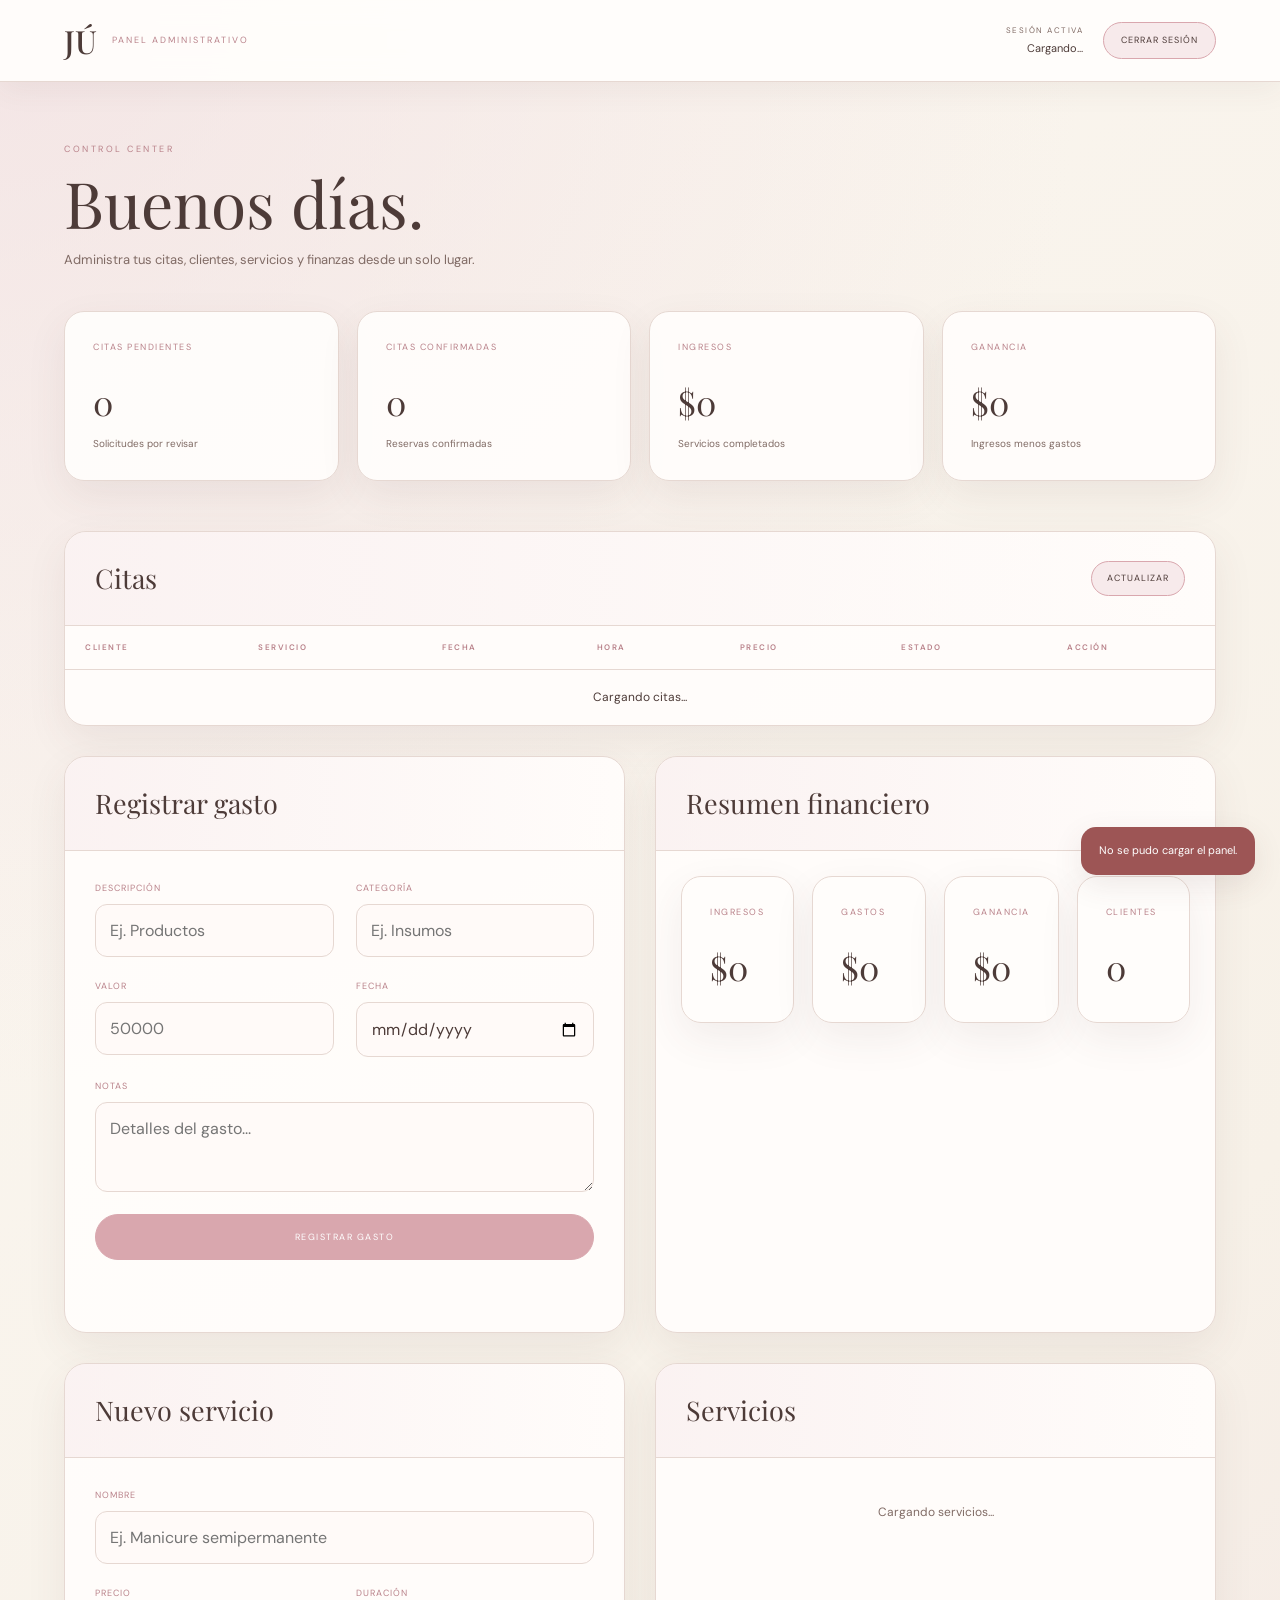
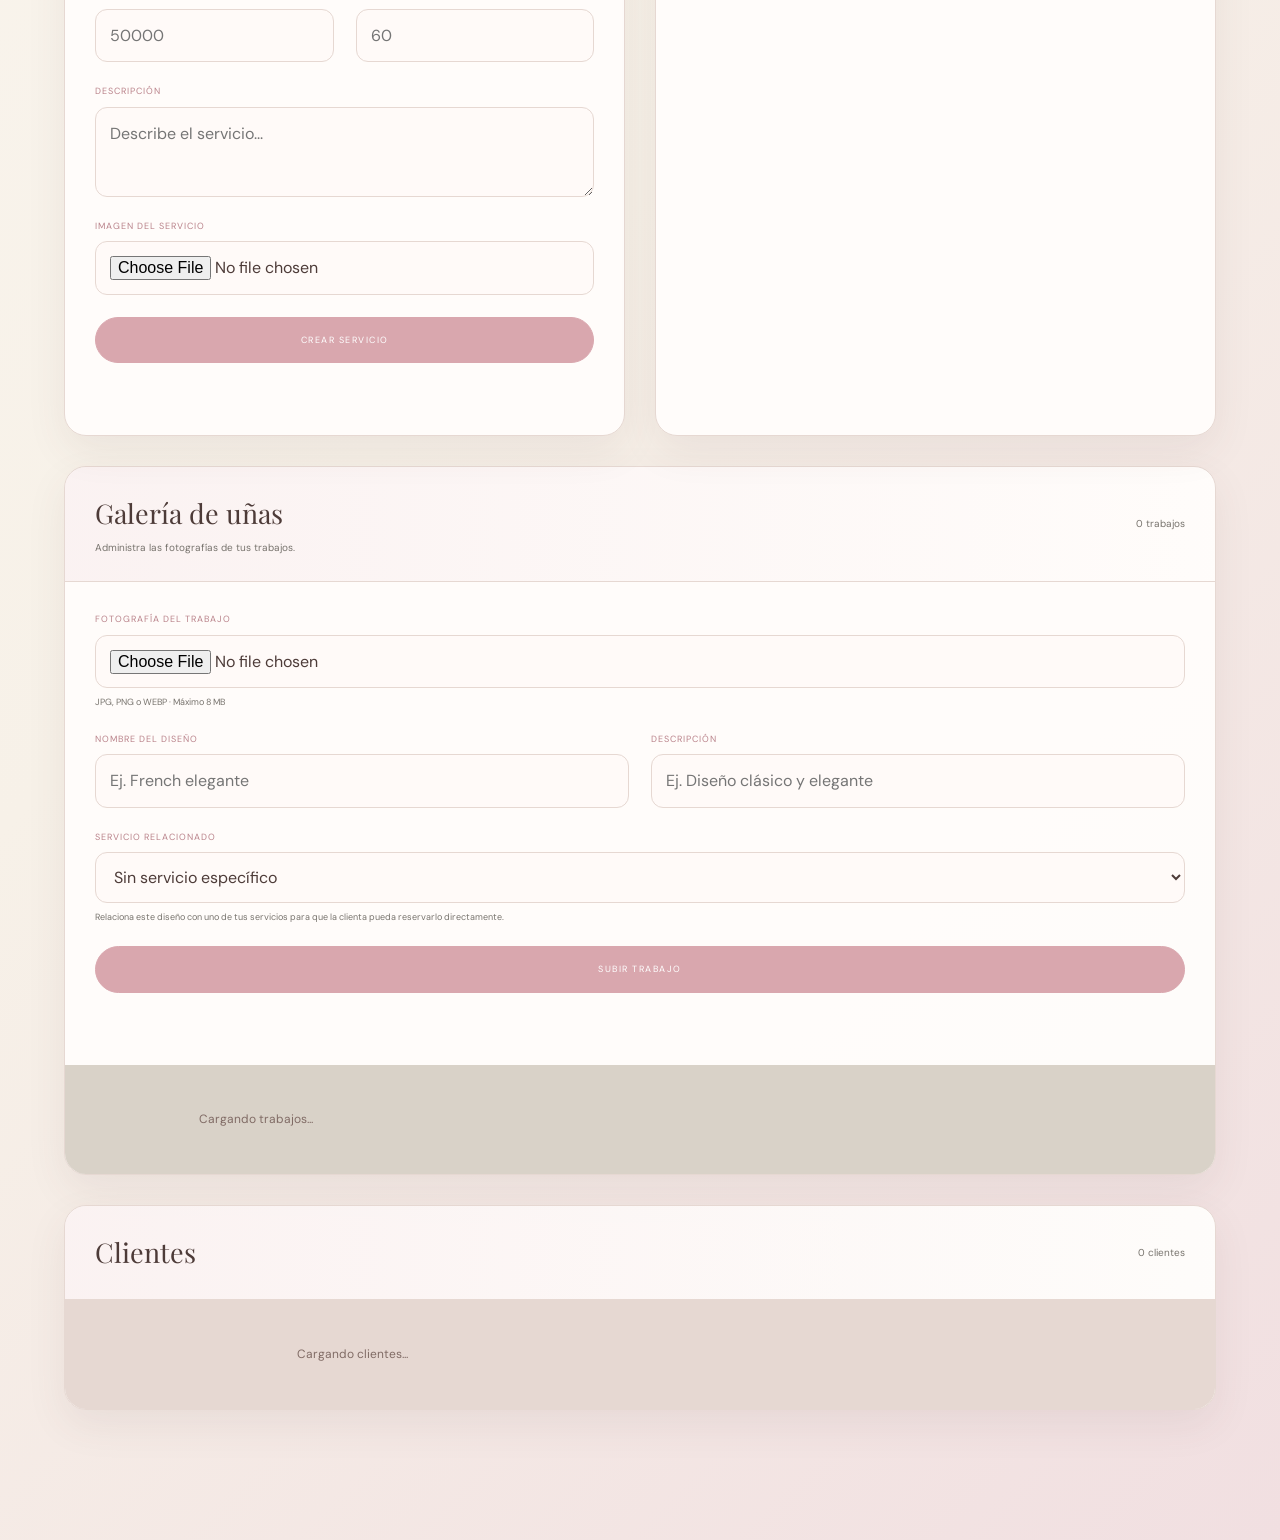
==== commit 0eb075bf: "Actualización del panel administrativo" ====
--- a/admin.html
+++ b/admin.html
@@ -23,600 +23,790 @@
 
     <style>
 
-        body {
-            min-height: 100vh;
-            background: #f4f0e9;
-        }
-
-        /* =========================
-           ADMIN HEADER
-        ========================= */
-
-        .admin-header {
-            height: 82px;
-            padding: 0 5vw;
-            display: flex;
-            align-items: center;
-            justify-content: space-between;
-            background: #171614;
-            color: white;
-            position: sticky;
-            top: 0;
-            z-index: 100;
-        }
-
-        .admin-brand {
-            display: flex;
-            align-items: center;
-            gap: 15px;
-        }
-
-        .admin-brand strong {
-            font-family: var(--serif);
-            font-size: 30px;
-            font-weight: 400;
-        }
-
-        .admin-brand span {
-            color: #8d8982;
-            font-size: 9px;
-            letter-spacing: 2px;
-            text-transform: uppercase;
-        }
-
-        .admin-actions {
-            display: flex;
-            align-items: center;
-            gap: 20px;
-        }
-
-        .admin-user {
-            text-align: right;
-        }
-
-        .admin-user small {
-            display: block;
-            color: #77736d;
-            font-size: 8px;
-            letter-spacing: 1.5px;
-            text-transform: uppercase;
-        }
-
-        .admin-user span {
-            display: block;
-            color: #ddd8d0;
-            font-size: 11px;
-            margin-top: 3px;
-        }
-
-        .logout-button {
-            padding: 10px 15px;
-            border: 1px solid #4a4742;
-            background: transparent;
-            color: white;
-            font-size: 9px;
-            letter-spacing: 1px;
-            text-transform: uppercase;
-            cursor: pointer;
-            transition: 0.3s;
-        }
-
-        .logout-button:hover {
-            background: white;
-            color: #171614;
-        }
-
-
-        /* =========================
-           ADMIN CONTAINER
-        ========================= */
-
-        .admin-container {
-            width: min(1400px, 90%);
-            margin: 0 auto;
-            padding: 55px 0 100px;
-        }
-
-        .admin-heading {
-            margin-bottom: 40px;
-        }
-
-        .admin-heading .section-label {
-            margin-bottom: 15px;
-        }
-
-        .admin-heading h1 {
-            font-family: var(--serif);
-            font-size: clamp(42px, 5vw, 65px);
-            font-weight: 400;
-            line-height: 1;
-            margin-bottom: 15px;
-        }
-
-        .admin-heading p {
-            color: #77736d;
-            font-size: 13px;
-        }
-
-
-        /* =========================
-           KPI
-        ========================= */
-
-        .kpi-grid {
-            display: grid;
-            grid-template-columns: repeat(4, 1fr);
-            gap: 15px;
-            margin-bottom: 50px;
-        }
-
-        .kpi-card {
-            background: #fffdf9;
-            border: 1px solid #d9d2c8;
-            padding: 28px;
-        }
-
-        .kpi-card span {
-            display: block;
-            color: #77736d;
-            font-size: 9px;
-            letter-spacing: 1.5px;
-            text-transform: uppercase;
-            margin-bottom: 20px;
-        }
-
-        .kpi-card strong {
-            display: block;
-            font-family: var(--serif);
-            font-size: 34px;
-            font-weight: 400;
-        }
-
-        .kpi-card small {
-            display: block;
-            color: #9b968e;
-            font-size: 10px;
-            margin-top: 7px;
-        }
-
-
-        /* =========================
-           SECTION
-        ========================= */
-
-        .admin-section {
-            background: #fffdf9;
-            border: 1px solid #d9d2c8;
-            margin-bottom: 30px;
-            overflow: hidden;
-        }
-
-        .admin-section-header {
-            padding: 25px 30px;
-            display: flex;
-            justify-content: space-between;
-            align-items: center;
-            border-bottom: 1px solid #d9d2c8;
-        }
-
-        .admin-section-header h2 {
-            font-family: var(--serif);
-            font-size: 27px;
-            font-weight: 400;
-        }
-
-        .refresh-button {
-            border: 1px solid #d9d2c8;
-            background: transparent;
-            padding: 9px 13px;
-            font-size: 9px;
-            letter-spacing: 1px;
-            text-transform: uppercase;
-            cursor: pointer;
-        }
-
-        .refresh-button:hover {
-            background: #171614;
-            color: white;
-        }
-
-
-        /* =========================
-           TABLE
-        ========================= */
-
-        .table-wrapper {
-            width: 100%;
-            overflow-x: auto;
-        }
-
-        .admin-table {
-            width: 100%;
-            border-collapse: collapse;
-            min-width: 850px;
-        }
-
-        .admin-table th {
-            padding: 15px 20px;
-            text-align: left;
-            color: #77736d;
-            font-size: 8px;
-            letter-spacing: 1.5px;
-            text-transform: uppercase;
-            font-weight: 500;
-            border-bottom: 1px solid #d9d2c8;
-        }
-
-        .admin-table td {
-            padding: 18px 20px;
-            border-bottom: 1px solid #eee9e1;
-            font-size: 12px;
-            vertical-align: middle;
-        }
-
-        .admin-table tr:last-child td {
-            border-bottom: 0;
-        }
-
-        .admin-table tr:hover td {
-            background: #faf7f2;
-        }
-
-
-        /* =========================
-           STATUS
-        ========================= */
-
-        .status {
-            display: inline-flex;
-            padding: 6px 9px;
-            font-size: 8px;
-            letter-spacing: 0.7px;
-            text-transform: uppercase;
-            border: 1px solid #d9d2c8;
-        }
-
-        .status-pending {
-            background: #f4ead2;
-            color: #8a6d2f;
-        }
-
-        .status-confirmed {
-            background: #e3ebdd;
-            color: #506844;
-        }
-
-        .status-completed {
-            background: #dedde8;
-            color: #56536d;
-        }
-
-        .status-cancelled {
-            background: #f0dede;
-            color: #8d5656;
-        }
-
-        .status-no_show {
-            background: #e8e4df;
-            color: #6c6760;
-        }
-
-
-        /* =========================
-           ACTIONS
-        ========================= */
-
-        .table-actions {
-            display: flex;
-            align-items: center;
-            gap: 7px;
-        }
-
-        .small-button {
-            padding: 7px 9px;
-            border: 1px solid #d9d2c8;
-            background: transparent;
-            font-size: 8px;
-            text-transform: uppercase;
-            cursor: pointer;
-        }
-
-        .small-button:hover {
-            background: #171614;
-            color: white;
-        }
-
-        .small-button.danger:hover {
-            background: #9d5555;
-            border-color: #9d5555;
-        }
-
-
-        /* =========================
-           FORMS
-        ========================= */
-
-        .admin-form {
-            padding: 30px;
-            display: grid;
-            grid-template-columns: repeat(2, 1fr);
-            gap: 22px;
-        }
-
-        .admin-form-group {
-            display: flex;
-            flex-direction: column;
-        }
-
-        .admin-form-group.full {
-            grid-column: 1 / -1;
-        }
-
-        .admin-form-group label {
-            color: #77736d;
-            font-size: 9px;
-            letter-spacing: 1px;
-            text-transform: uppercase;
-            margin-bottom: 8px;
-        }
-
-        .admin-form-group input,
-        .admin-form-group select,
-        .admin-form-group textarea {
-            width: 100%;
-            padding: 12px 13px;
-            border: 1px solid #d9d2c8;
-            background: #f8f5ef;
-            color: #171614;
-            outline: none;
-            border-radius: 0;
-        }
-
-        .admin-form-group input:focus,
-        .admin-form-group select:focus,
-        .admin-form-group textarea:focus {
-            border-color: #171614;
-        }
-
-        .admin-form-group textarea {
-            min-height: 90px;
-            resize: vertical;
-        }
-
-        .form-submit {
-            grid-column: 1 / -1;
-            padding: 15px;
-            border: 1px solid #171614;
-            background: #171614;
-            color: white;
-            font-size: 9px;
-            letter-spacing: 1.5px;
-            text-transform: uppercase;
-            cursor: pointer;
-            transition: 0.3s;
-        }
-
-        .form-submit:hover {
-            background: transparent;
-            color: #171614;
-        }
-
-        .form-submit:disabled {
-            opacity: 0.5;
-            cursor: not-allowed;
-        }
-
-        .admin-message {
-            grid-column: 1 / -1;
-            min-height: 20px;
-            font-size: 11px;
-            text-align: center;
-        }
-
-
-        /* =========================
-           TWO COLUMNS
-        ========================= */
-
-        .admin-two-columns {
-            display: grid;
-            grid-template-columns: 1fr 1fr;
-            gap: 30px;
-        }
-
-        .admin-two-columns .admin-section {
-            margin-bottom: 0;
-        }
-
-
-        /* =========================
-           SERVICES LIST
-        ========================= */
-
-        .service-admin-list {
-            padding: 0;
-        }
-
-        .service-admin-item {
-            display: flex;
-            justify-content: space-between;
-            align-items: center;
-            gap: 20px;
-            padding: 18px 25px;
-            border-bottom: 1px solid #eee9e1;
-        }
-
-        .service-admin-item:last-child {
-            border-bottom: 0;
-        }
-
-        .service-admin-info h3 {
-            font-family: var(--serif);
-            font-size: 19px;
-            font-weight: 400;
-        }
-
-        .service-admin-info p {
-            color: #77736d;
-            font-size: 10px;
-            margin-top: 3px;
-        }
-
-        .service-admin-price {
-            text-align: right;
-        }
-
-        .service-admin-price strong {
-            display: block;
-            font-size: 12px;
-        }
-
-        .service-admin-price small {
-            color: #77736d;
-            font-size: 9px;
-        }
-
-
-        /* =========================
-           CLIENTS
-        ========================= */
-
-        .clients-grid {
-            display: grid;
-            grid-template-columns: repeat(2, 1fr);
-            gap: 1px;
-            background: #d9d2c8;
-        }
-
-        .client-card {
-            background: #fffdf9;
-            padding: 22px;
-        }
-
-        .client-card h3 {
-            font-family: var(--serif);
-            font-size: 21px;
-            font-weight: 400;
-        }
-
-        .client-card p {
-            color: #77736d;
-            font-size: 10px;
-            margin-top: 4px;
-        }
-
-        .client-meta {
-            margin-top: 15px;
-            padding-top: 12px;
-            border-top: 1px solid #eee9e1;
-            color: #77736d;
-            font-size: 9px;
-        }
-
-
-        /* =========================
-           EMPTY
-        ========================= */
-
-        .empty-state {
-            padding: 45px 25px;
-            text-align: center;
-            color: #77736d;
-            font-size: 12px;
-        }
-
-
-        /* =========================
-           TOAST
-        ========================= */
-
-        .admin-toast {
-            position: fixed;
-            right: 25px;
-            bottom: 25px;
-            max-width: 350px;
-            padding: 15px 18px;
-            background: #171614;
-            color: white;
-            font-size: 11px;
-            box-shadow:
-                0 15px 40px rgba(0, 0, 0, 0.2);
-            transform: translateY(130px);
-            opacity: 0;
-            transition: 0.3s ease;
-            z-index: 999;
-        }
-
-        .admin-toast.show {
-            transform: translateY(0);
-            opacity: 1;
-        }
-
-
-        /* =========================
-           RESPONSIVE
-        ========================= */
-
-        @media (max-width: 1000px) {
-
-            .kpi-grid {
-                grid-template-columns: repeat(2, 1fr);
-            }
-
-            .admin-two-columns {
-                grid-template-columns: 1fr;
-            }
-
-        }
-
-
-        @media (max-width: 700px) {
-
-            .admin-header {
-                padding: 0 20px;
-            }
-
-            .admin-user {
-                display: none;
-            }
-
-            .admin-container {
-                width: calc(100% - 30px);
-                padding-top: 35px;
-            }
-
-            .kpi-grid {
-                grid-template-columns: 1fr;
-            }
-
-            .admin-form {
-                grid-template-columns: 1fr;
-                padding: 22px;
-            }
-
-            .admin-form-group.full {
-                grid-column: auto;
-            }
-
-            .form-submit {
-                grid-column: auto;
-            }
-
-            .clients-grid {
-                grid-template-columns: 1fr;
-            }
-
-            .admin-section-header {
-                padding: 20px;
-            }
-
-            .admin-section-header h2 {
-                font-size: 23px;
-            }
-
-        }
-
-    </style>
+/* =========================================================
+   JÚ MORALES — PANEL ADMINISTRATIVO
+   MISMA TEMÁTICA DEL SITIO PRINCIPAL
+========================================================= */
+
+body {
+    min-height: 100vh;
+    background:
+        radial-gradient(
+            circle at top left,
+            rgba(241, 223, 225, 0.75),
+            transparent 32%
+        ),
+        linear-gradient(
+            135deg,
+            #fbf7f1 0%,
+            #f7f1e8 55%,
+            #f1dfe1 100%
+        );
+    color: var(--brown);
+}
+
+
+/* =========================================================
+   HEADER
+========================================================= */
+
+.admin-header {
+    height: 82px;
+    padding: 0 5vw;
+    display: flex;
+    align-items: center;
+    justify-content: space-between;
+
+    background: rgba(255, 253, 251, 0.96);
+    color: var(--brown);
+
+    border-bottom: 1px solid var(--line);
+
+    position: sticky;
+    top: 0;
+    z-index: 100;
+
+    box-shadow:
+        0 8px 30px rgba(91, 63, 60, 0.06);
+
+    backdrop-filter: blur(12px);
+}
+
+.admin-brand {
+    display: flex;
+    align-items: center;
+    gap: 15px;
+}
+
+.admin-brand strong {
+    font-family: var(--serif);
+    font-size: 32px;
+    font-weight: 500;
+    color: var(--brown);
+}
+
+.admin-brand span {
+    color: var(--pink-dark);
+    font-size: 9px;
+    letter-spacing: 2px;
+    text-transform: uppercase;
+}
+
+.admin-actions {
+    display: flex;
+    align-items: center;
+    gap: 20px;
+}
+
+.admin-user {
+    text-align: right;
+}
+
+.admin-user small {
+    display: block;
+    color: var(--brown-light);
+    font-size: 8px;
+    letter-spacing: 1.5px;
+    text-transform: uppercase;
+}
+
+.admin-user span {
+    display: block;
+    color: var(--brown);
+    font-size: 11px;
+    margin-top: 3px;
+}
+
+.logout-button {
+    padding: 10px 17px;
+
+    border: 1px solid var(--pink);
+    border-radius: 30px;
+
+    background: var(--pink-soft);
+    color: var(--brown);
+
+    font-size: 9px;
+    letter-spacing: 1px;
+    text-transform: uppercase;
+
+    cursor: pointer;
+    transition: 0.3s ease;
+}
+
+.logout-button:hover {
+    background: var(--pink);
+    color: white;
+    transform: translateY(-1px);
+}
+
+
+/* =========================================================
+   CONTENEDOR
+========================================================= */
+
+.admin-container {
+    width: min(1400px, 90%);
+    margin: 0 auto;
+    padding: 60px 0 100px;
+}
+
+
+/* =========================================================
+   ENCABEZADO
+========================================================= */
+
+.admin-heading {
+    margin-bottom: 40px;
+}
+
+.admin-heading .section-label {
+    margin-bottom: 15px;
+    color: var(--pink-dark);
+}
+
+.admin-heading h1 {
+    font-family: var(--serif);
+    font-size: clamp(42px, 5vw, 65px);
+    font-weight: 400;
+    line-height: 1;
+    margin-bottom: 15px;
+    color: var(--brown);
+}
+
+.admin-heading p {
+    color: var(--brown-light);
+    font-size: 13px;
+}
+
+
+/* =========================================================
+   KPI
+========================================================= */
+
+.kpi-grid {
+    display: grid;
+    grid-template-columns: repeat(4, 1fr);
+    gap: 18px;
+    margin-bottom: 50px;
+}
+
+.kpi-card {
+    background: rgba(255, 253, 251, 0.95);
+
+    border: 1px solid var(--line);
+    border-radius: 20px;
+
+    padding: 28px;
+
+    box-shadow: var(--shadow-soft);
+
+    transition:
+        transform 0.3s ease,
+        box-shadow 0.3s ease,
+        border-color 0.3s ease;
+}
+
+.kpi-card:hover {
+    transform: translateY(-4px);
+    box-shadow: var(--shadow-card);
+    border-color: var(--pink);
+}
+
+.kpi-card span {
+    display: block;
+    color: var(--pink-dark);
+    font-size: 9px;
+    letter-spacing: 1.5px;
+    text-transform: uppercase;
+    margin-bottom: 20px;
+}
+
+.kpi-card strong {
+    display: block;
+    font-family: var(--serif);
+    font-size: 34px;
+    font-weight: 400;
+    color: var(--brown);
+}
+
+.kpi-card small {
+    display: block;
+    color: var(--brown-light);
+    font-size: 10px;
+    margin-top: 7px;
+}
+
+
+/* =========================================================
+   SECCIONES
+========================================================= */
+
+.admin-section {
+    background: rgba(255, 253, 251, 0.96);
+
+    border: 1px solid var(--line);
+    border-radius: 22px;
+
+    margin-bottom: 30px;
+
+    overflow: hidden;
+
+    box-shadow: var(--shadow-soft);
+}
+
+.admin-section-header {
+    padding: 25px 30px;
+
+    display: flex;
+    justify-content: space-between;
+    align-items: center;
+
+    border-bottom: 1px solid var(--line);
+
+    background:
+        linear-gradient(
+            90deg,
+            rgba(247, 234, 235, 0.55),
+            rgba(255, 253, 251, 0.2)
+        );
+}
+
+.admin-section-header h2 {
+    font-family: var(--serif);
+    font-size: 27px;
+    font-weight: 400;
+    color: var(--brown);
+}
+
+.refresh-button {
+    border: 1px solid var(--pink);
+    border-radius: 30px;
+
+    background: var(--pink-soft);
+    color: var(--brown);
+
+    padding: 9px 15px;
+
+    font-size: 9px;
+    letter-spacing: 1px;
+    text-transform: uppercase;
+
+    cursor: pointer;
+    transition: 0.3s ease;
+}
+
+.refresh-button:hover {
+    background: var(--pink);
+    color: white;
+}
+
+
+/* =========================================================
+   TABLA DE CITAS
+========================================================= */
+
+.table-wrapper {
+    width: 100%;
+    overflow-x: auto;
+}
+
+.admin-table {
+    width: 100%;
+    border-collapse: collapse;
+    min-width: 850px;
+}
+
+.admin-table th {
+    padding: 15px 20px;
+
+    text-align: left;
+
+    color: var(--pink-dark);
+
+    font-size: 8px;
+    letter-spacing: 1.5px;
+    text-transform: uppercase;
+    font-weight: 600;
+
+    border-bottom: 1px solid var(--line);
+}
+
+.admin-table td {
+    padding: 18px 20px;
+
+    border-bottom: 1px solid #f1e5e2;
+
+    font-size: 12px;
+    vertical-align: middle;
+
+    color: var(--brown);
+}
+
+.admin-table tr:last-child td {
+    border-bottom: 0;
+}
+
+.admin-table tr:hover td {
+    background: var(--pink-soft);
+}
+
+
+/* =========================================================
+   ESTADOS
+========================================================= */
+
+.status {
+    display: inline-flex;
+
+    padding: 6px 10px;
+
+    font-size: 8px;
+    letter-spacing: 0.7px;
+    text-transform: uppercase;
+
+    border-radius: 20px;
+
+    border: 1px solid transparent;
+}
+
+.status-pending {
+    background: #f8edd5;
+    color: #8a6d2f;
+}
+
+.status-confirmed {
+    background: #e7eee1;
+    color: #506844;
+}
+
+.status-completed {
+    background: #e9e4ed;
+    color: #62556d;
+}
+
+.status-cancelled {
+    background: #f4e1e1;
+    color: #8d5656;
+}
+
+.status-no_show {
+    background: #eee9e4;
+    color: #6c6760;
+}
+
+
+/* =========================================================
+   BOTONES DE ACCIÓN
+========================================================= */
+
+.table-actions {
+    display: flex;
+    align-items: center;
+    gap: 7px;
+}
+
+.small-button {
+    padding: 7px 10px;
+
+    border: 1px solid var(--pink);
+    border-radius: 20px;
+
+    background: var(--pink-soft);
+    color: var(--brown);
+
+    font-size: 8px;
+    text-transform: uppercase;
+
+    cursor: pointer;
+
+    transition: 0.3s ease;
+}
+
+.small-button:hover {
+    background: var(--pink);
+    color: white;
+}
+
+.small-button.danger:hover {
+    background: #a75e68;
+    border-color: #a75e68;
+}
+
+
+/* =========================================================
+   FORMULARIOS
+========================================================= */
+
+.admin-form {
+    padding: 30px;
+
+    display: grid;
+    grid-template-columns: repeat(2, 1fr);
+
+    gap: 22px;
+}
+
+.admin-form-group {
+    display: flex;
+    flex-direction: column;
+}
+
+.admin-form-group.full {
+    grid-column: 1 / -1;
+}
+
+.admin-form-group label {
+    color: var(--pink-dark);
+
+    font-size: 9px;
+    letter-spacing: 1px;
+    text-transform: uppercase;
+
+    margin-bottom: 8px;
+}
+
+.admin-form-group input,
+.admin-form-group select,
+.admin-form-group textarea {
+    width: 100%;
+
+    padding: 13px 14px;
+
+    border: 1px solid var(--line);
+    border-radius: 12px;
+
+    background: #fffaf8;
+    color: var(--brown);
+
+    outline: none;
+
+    font-family: var(--sans);
+
+    transition: 0.25s ease;
+}
+
+.admin-form-group input:focus,
+.admin-form-group select:focus,
+.admin-form-group textarea:focus {
+    border-color: var(--pink);
+
+    box-shadow:
+        0 0 0 3px rgba(217, 167, 174, 0.14);
+}
+
+.admin-form-group textarea {
+    min-height: 90px;
+    resize: vertical;
+}
+
+.form-submit {
+    grid-column: 1 / -1;
+
+    padding: 15px;
+
+    border: 1px solid var(--pink);
+    border-radius: 30px;
+
+    background: var(--pink);
+    color: white;
+
+    font-size: 9px;
+    letter-spacing: 1.5px;
+    text-transform: uppercase;
+
+    cursor: pointer;
+
+    transition: 0.3s ease;
+}
+
+.form-submit:hover {
+    background: var(--pink-dark);
+    border-color: var(--pink-dark);
+    transform: translateY(-1px);
+}
+
+.form-submit:disabled {
+    opacity: 0.5;
+    cursor: not-allowed;
+}
+
+.admin-message {
+    grid-column: 1 / -1;
+
+    min-height: 20px;
+
+    font-size: 11px;
+    text-align: center;
+
+    color: var(--brown-light);
+}
+
+
+/* =========================================================
+   DOS COLUMNAS
+========================================================= */
+
+.admin-two-columns {
+    display: grid;
+    grid-template-columns: 1fr 1fr;
+    gap: 30px;
+}
+
+.admin-two-columns .admin-section {
+    margin-bottom: 0;
+}
+
+
+/* =========================================================
+   SERVICIOS
+========================================================= */
+
+.service-admin-list {
+    padding: 0;
+}
+
+.service-admin-item {
+    display: flex;
+    justify-content: space-between;
+    align-items: center;
+
+    gap: 20px;
+
+    padding: 18px 25px;
+
+    border-bottom: 1px solid #f1e5e2;
+
+    transition: 0.25s ease;
+}
+
+.service-admin-item:last-child {
+    border-bottom: 0;
+}
+
+.service-admin-item:hover {
+    background: var(--pink-soft);
+}
+
+.service-admin-info h3 {
+    font-family: var(--serif);
+    font-size: 19px;
+    font-weight: 400;
+    color: var(--brown);
+}
+
+.service-admin-info p {
+    color: var(--brown-light);
+    font-size: 10px;
+    margin-top: 3px;
+}
+
+.service-admin-price {
+    text-align: right;
+}
+
+.service-admin-price strong {
+    display: block;
+    font-size: 12px;
+    color: var(--brown);
+}
+
+.service-admin-price small {
+    color: var(--brown-light);
+    font-size: 9px;
+}
+
+
+/* =========================================================
+   CLIENTES
+========================================================= */
+
+.clients-grid {
+    display: grid;
+    grid-template-columns: repeat(2, 1fr);
+    gap: 1px;
+
+    background: var(--line);
+}
+
+.client-card {
+    background: var(--white);
+    padding: 22px;
+
+    transition: 0.25s ease;
+}
+
+.client-card:hover {
+    background: var(--pink-soft);
+}
+
+.client-card h3 {
+    font-family: var(--serif);
+    font-size: 21px;
+    font-weight: 400;
+    color: var(--brown);
+}
+
+.client-card p {
+    color: var(--brown-light);
+    font-size: 10px;
+    margin-top: 4px;
+}
+
+.client-meta {
+    margin-top: 15px;
+    padding-top: 12px;
+
+    border-top: 1px solid #f1e5e2;
+
+    color: var(--brown-light);
+    font-size: 9px;
+}
+
+
+/* =========================================================
+   VACÍOS
+========================================================= */
+
+.empty-state {
+    padding: 45px 25px;
+
+    text-align: center;
+
+    color: var(--brown-light);
+
+    font-size: 12px;
+}
+
+
+/* =========================================================
+   GALERÍA
+========================================================= */
+
+.gallery-admin-item {
+    background: var(--white);
+    border: 1px solid var(--line);
+    border-radius: 16px;
+
+    overflow: hidden;
+
+    transition: 0.3s ease;
+}
+
+.gallery-admin-item:hover {
+    transform: translateY(-3px);
+    box-shadow: var(--shadow-card);
+}
+
+
+/* =========================================================
+   TOAST
+========================================================= */
+
+.admin-toast {
+    position: fixed;
+
+    right: 25px;
+    bottom: 25px;
+
+    max-width: 350px;
+
+    padding: 15px 18px;
+
+    background: var(--brown);
+    color: white;
+
+    border-radius: 15px;
+
+    font-size: 11px;
+
+    box-shadow: var(--shadow-card);
+
+    transform: translateY(130px);
+    opacity: 0;
+
+    transition: 0.3s ease;
+
+    z-index: 999;
+}
+
+.admin-toast.show {
+    transform: translateY(0);
+    opacity: 1;
+}
+
+
+/* =========================================================
+   RESPONSIVE
+========================================================= */
+
+@media (max-width: 1000px) {
+
+    .kpi-grid {
+        grid-template-columns: repeat(2, 1fr);
+    }
+
+    .admin-two-columns {
+        grid-template-columns: 1fr;
+    }
+}
+
+
+@media (max-width: 700px) {
+
+    .admin-header {
+        padding: 0 20px;
+    }
+
+    .admin-user {
+        display: none;
+    }
+
+    .admin-container {
+        width: calc(100% - 30px);
+        padding-top: 35px;
+    }
+
+    .kpi-grid {
+        grid-template-columns: 1fr;
+    }
+
+    .admin-form {
+        grid-template-columns: 1fr;
+        padding: 22px;
+    }
+
+    .admin-form-group.full {
+        grid-column: auto;
+    }
+
+    .form-submit {
+        grid-column: auto;
+    }
+
+    .clients-grid {
+        grid-template-columns: 1fr;
+    }
+
+    .admin-section {
+        border-radius: 18px;
+    }
+
+    .admin-section-header {
+        padding: 20px;
+    }
+
+    .admin-section-header h2 {
+        font-size: 23px;
+    }
+
+    .admin-brand span {
+        display: none;
+    }
+
+}
+
+</style>
 
 </head>
 
